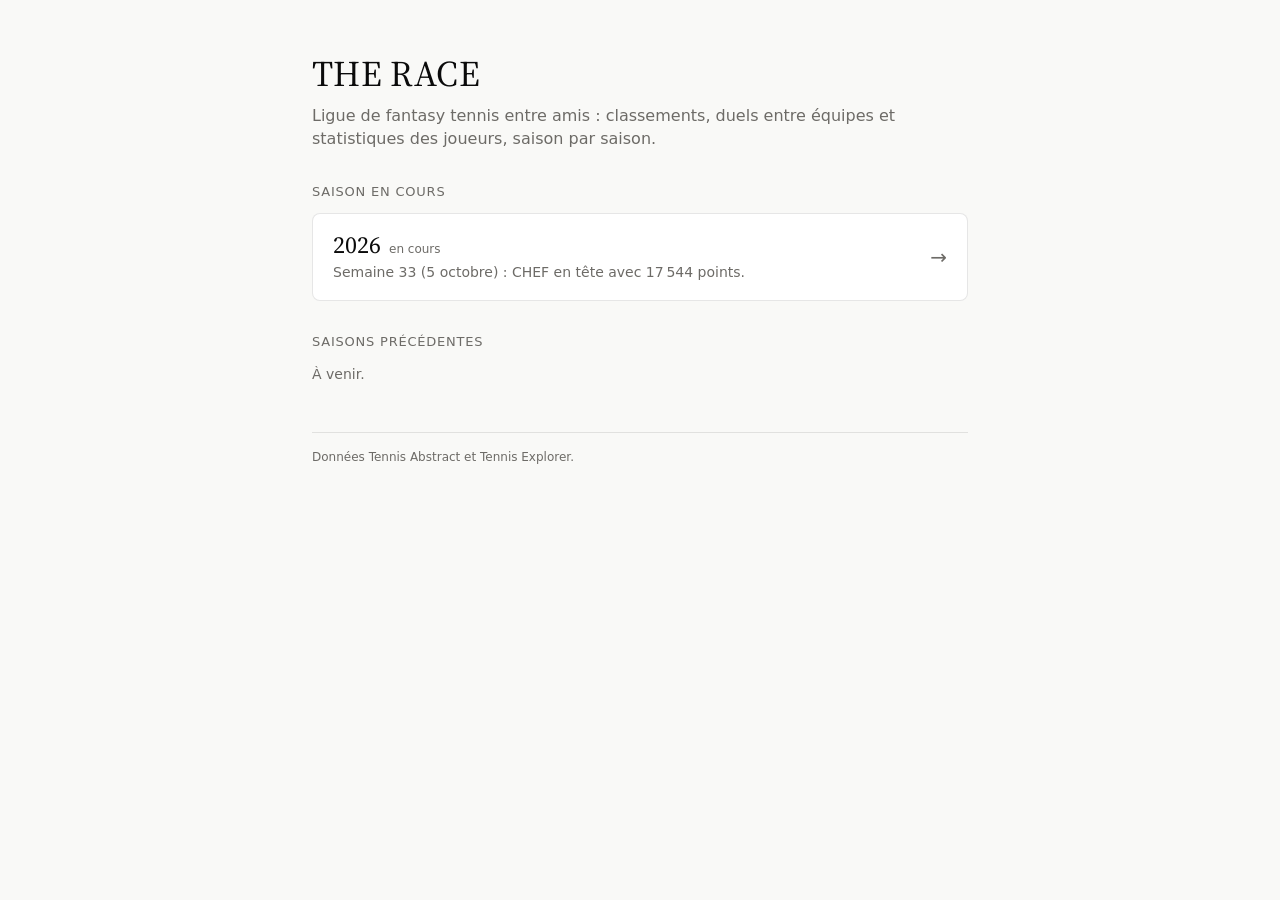
==== index.html @ 12c1670e "Add THE RACE 2026 dashboard and seasons home page - 2026/: the season dashboard (same page code as t" ====
<!doctype html>
<html lang="fr">
<head>
  <meta charset="utf-8">
  <meta name="viewport" content="width=device-width, initial-scale=1">
  <meta name="robots" content="noindex, nofollow">
  <title>THE RACE</title>
  <meta name="description" content="Ligue de fantasy tennis entre amis : classements, duels entre équipes et statistiques des joueurs, saison par saison.">
  <meta property="og:type" content="website">
  <meta property="og:title" content="THE RACE">
  <meta property="og:description" content="Ligue de fantasy tennis entre amis : classements, duels et statistiques, saison par saison.">
  <meta property="og:url" content="https://peozenou.github.io/race/">
  <meta property="og:image" content="https://peozenou.github.io/race/2026/preview.png">
  <meta property="og:image:width" content="1200">
  <meta property="og:image:height" content="630">
  <link rel="icon" href="data:image/svg+xml,%3Csvg xmlns='http://www.w3.org/2000/svg' viewBox='0 0 64 64'%3E%3Ccircle cx='32' cy='32' r='28' fill='%23c8d94a'/%3E%3Cpath d='M10 22c14 6 30 6 44 0M10 42c14-6 30-6 44 0' stroke='%23fff' stroke-width='4' fill='none'/%3E%3C/svg%3E">
  <link rel="preconnect" href="https://fonts.googleapis.com">
  <link rel="preconnect" href="https://fonts.gstatic.com" crossorigin>
  <link rel="stylesheet" href="https://fonts.googleapis.com/css2?family=Source+Serif+4:opsz,wght@8..60,400;8..60,500&display=swap">
  <style>
    :root {
      --sans: ui-sans-serif, system-ui, -apple-system, "Segoe UI", Roboto, "Helvetica Neue", Arial, sans-serif;
      --serif: "Source Serif 4", ui-serif, Georgia, "Times New Roman", serif;
      --bg: #f9f9f7; --panel: #ffffff; --fg: #0b0b0b; --muted: #6d6b67; --line: rgba(11, 11, 11, 0.10);
      color-scheme: light dark;
    }
    @media (prefers-color-scheme: dark) {
      :root { --bg: #0b0b0b; --panel: #1a1a19; --fg: #f0efec; --muted: #9a988f; --line: rgba(255, 255, 255, 0.10); }
    }
    * { box-sizing: border-box; }
    body { margin: 0; background: var(--bg); color: var(--fg); font-family: var(--sans); line-height: 1.45; }
    main { max-width: 44rem; margin: 0 auto; padding: 3rem 1.5rem; }
    h1 { font-family: var(--serif); font-weight: 400; font-size: 2.25rem; margin: 0 0 0.25rem; letter-spacing: 0.01em; }
    .lede { color: var(--muted); margin: 0 0 2rem; }
    h2 { font-size: 0.8125rem; font-weight: 500; color: var(--muted); text-transform: uppercase; letter-spacing: 0.06em; margin: 2rem 0 0.75rem; }
    .season { display: flex; justify-content: space-between; align-items: center; gap: 1rem; text-decoration: none; color: inherit;
      background: var(--panel); border: 1px solid var(--line); border-radius: 0.5rem; padding: 1.1rem 1.25rem; }
    .season:hover, .season:focus-visible { border-color: var(--fg); outline: none; }
    .season-year { font-family: var(--serif); font-size: 1.5rem; line-height: 1.1; }
    .season-tag { font-size: 0.75rem; color: var(--muted); margin-left: 0.5rem; font-family: var(--sans); }
    .season-sub { font-size: 0.875rem; color: var(--muted); margin-top: 0.25rem; }
    .arrow { font-size: 1.25rem; color: var(--muted); }
    .soon { color: var(--muted); font-size: 0.875rem; margin: 0; }
    footer { margin-top: 3rem; padding-top: 1rem; border-top: 1px solid var(--line); font-size: 0.75rem; color: var(--muted); }
    @media (max-width: 640px) { main { padding: 2rem 1rem; } h1 { font-size: 1.875rem; } }
  </style>
</head>
<body>
<main>
  <h1>THE RACE</h1>
  <p class="lede">Ligue de fantasy tennis entre amis : classements, duels entre équipes et statistiques des joueurs, saison par saison.</p>

  <h2>Saison en cours</h2>
  <a class="season" href="2026/">
    <div>
      <div class="season-year">2026<span class="season-tag">en cours</span></div>
      <div class="season-sub" id="s2026">Classement, duels et joueurs, mis à jour chaque lundi.</div>
    </div>
    <span class="arrow" aria-hidden="true">→</span>
  </a>

  <h2>Saisons précédentes</h2>
  <p class="soon">À venir.</p>

  <footer>Données Tennis Abstract et Tennis Explorer.</footer>
</main>
<script>
  // Show the current leader of the 2026 season under its card.
  fetch('2026/data/hebdo.json', { cache: 'no-cache' })
    .then((r) => (r.ok ? r.json() : Promise.reject(r.status)))
    .then((rows) => {
      const last = Math.max(...rows.map((r) => r.week));
      const top = rows.filter((r) => r.week === last).sort((a, b) => b.total - a.total)[0];
      if (!top) return;
      const n = new Intl.NumberFormat('fr-FR').format(top.total);
      const d = new Intl.DateTimeFormat('fr-FR', { day: 'numeric', month: 'long', timeZone: 'UTC' }).format(new Date(top.date + 'T00:00:00Z'));
      document.getElementById('s2026').textContent = `Semaine ${last} (${d}) : ${top.team} en tête avec ${n} points.`;
    })
    .catch(() => {});
</script>
</body>
</html>
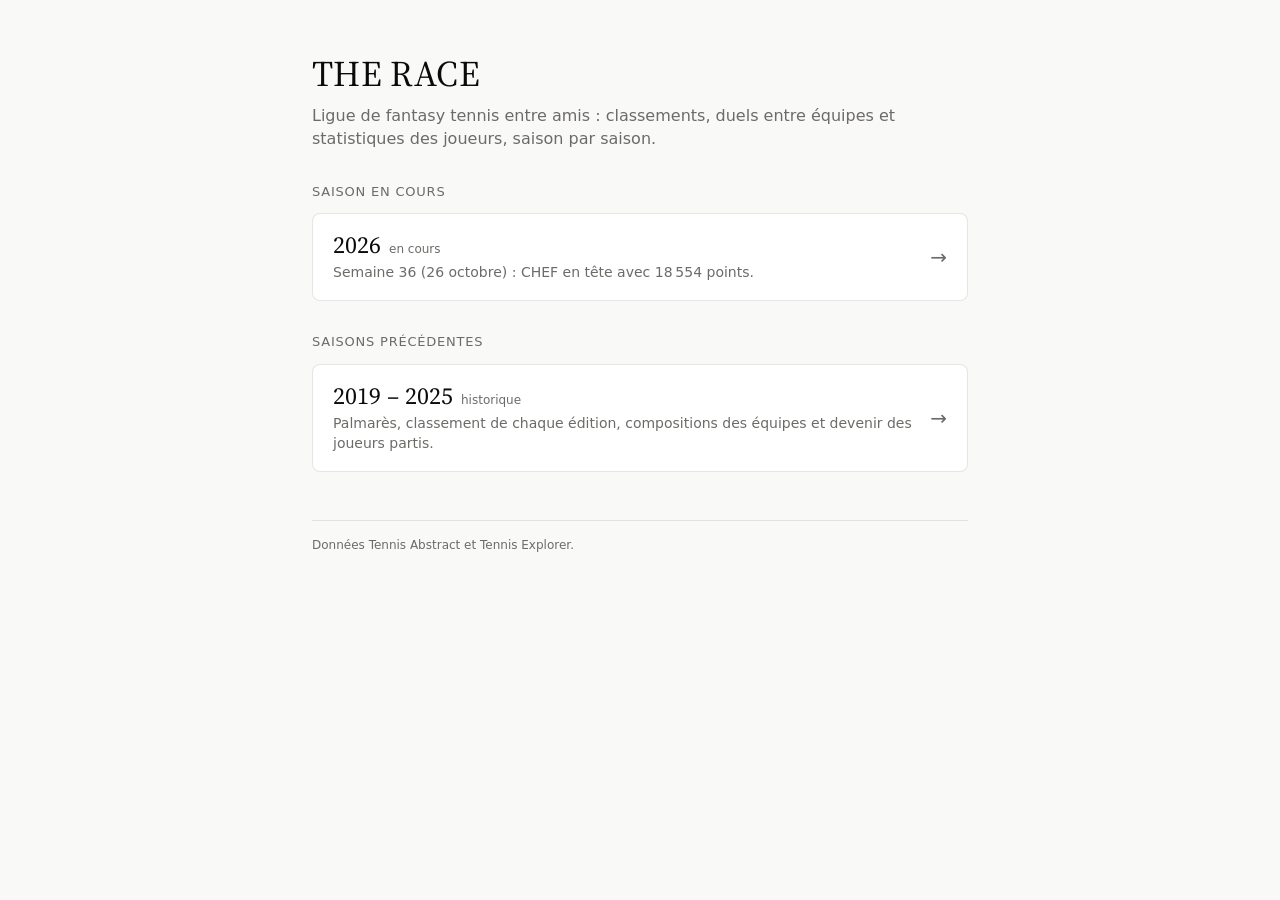
==== commit 0ef7cf1d: "dashboard: add Historique tab covering every edition since 2019 - Palmarès (titles, podiums, edition" ====
--- a/index.html
+++ b/index.html
@@ -60,7 +60,13 @@
   </a>
 
   <h2>Saisons précédentes</h2>
-  <p class="soon">À venir.</p>
+  <a class="season" href="2026/#history">
+    <div>
+      <div class="season-year">2019 – 2025<span class="season-tag">historique</span></div>
+      <div class="season-sub">Palmarès, classement de chaque édition, compositions des équipes et devenir des joueurs partis.</div>
+    </div>
+    <span class="arrow" aria-hidden="true">→</span>
+  </a>
 
   <footer>Données Tennis Abstract et Tennis Explorer.</footer>
 </main>
